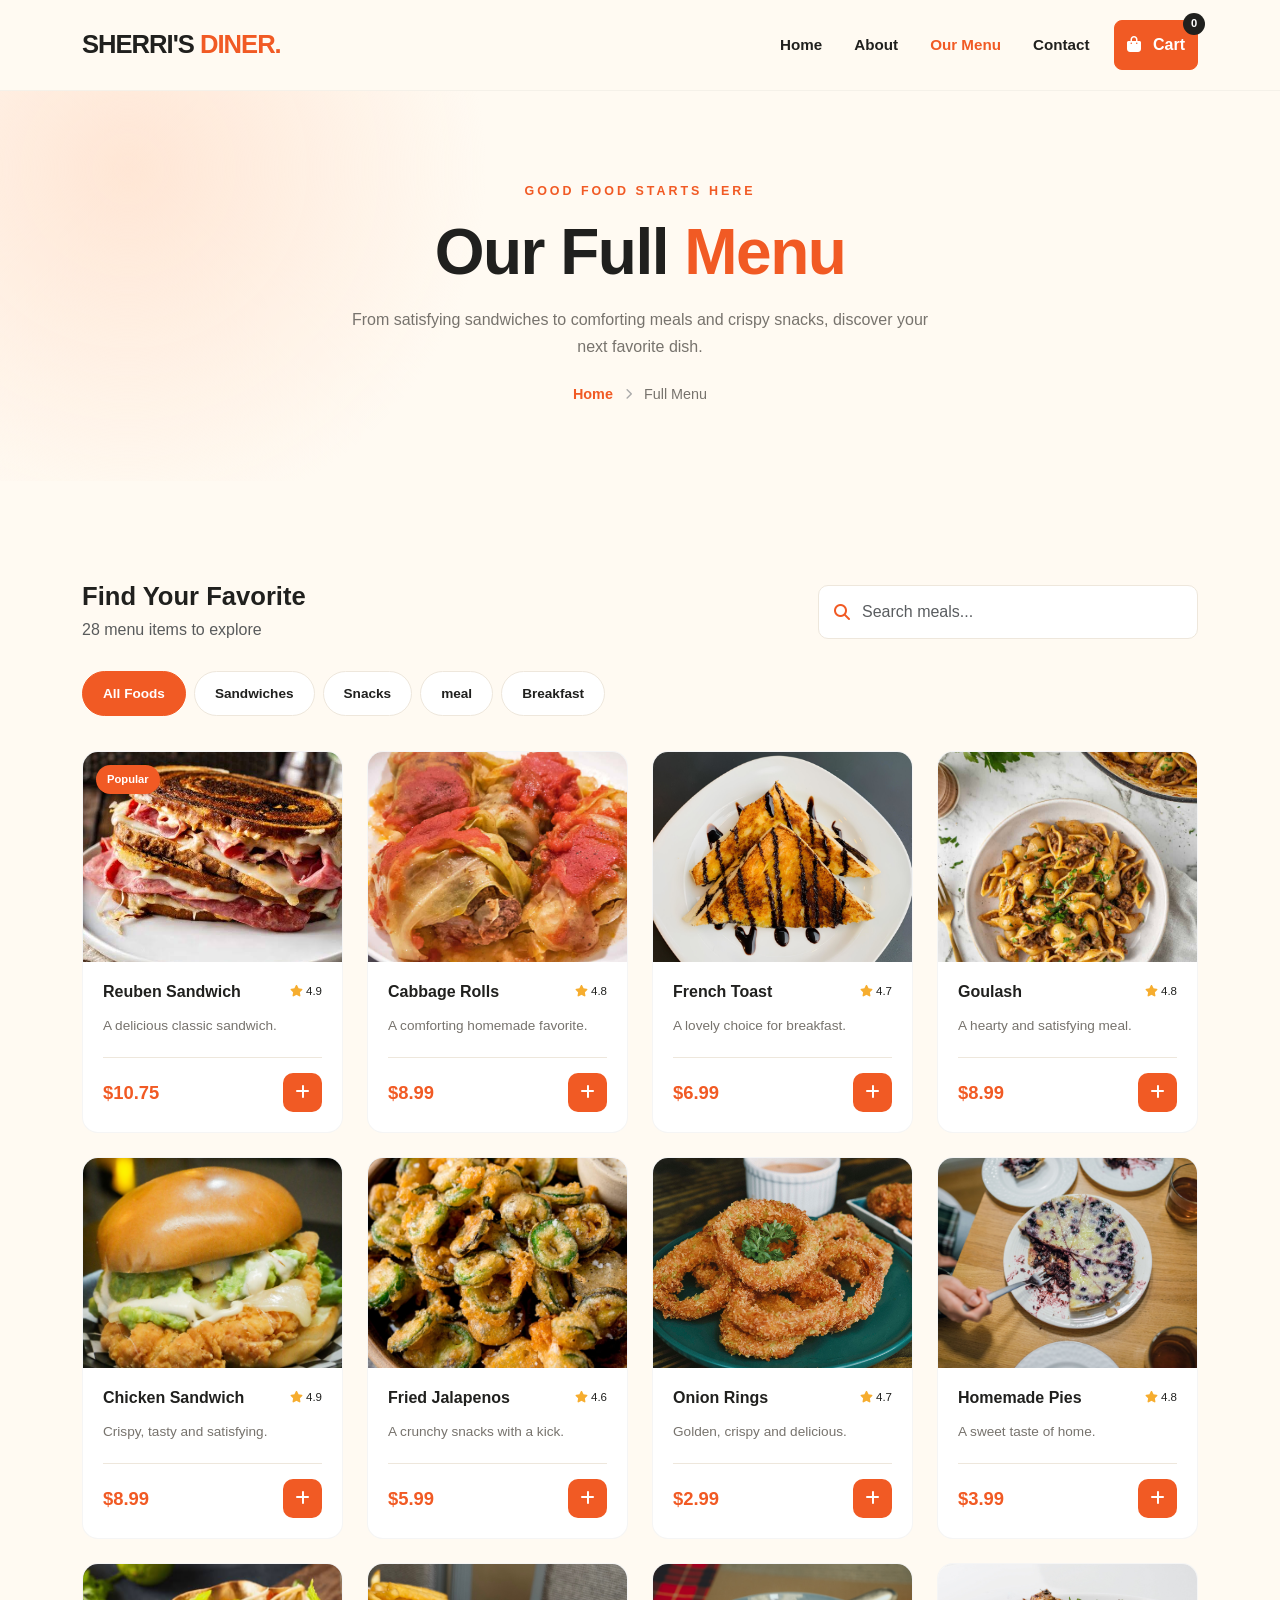
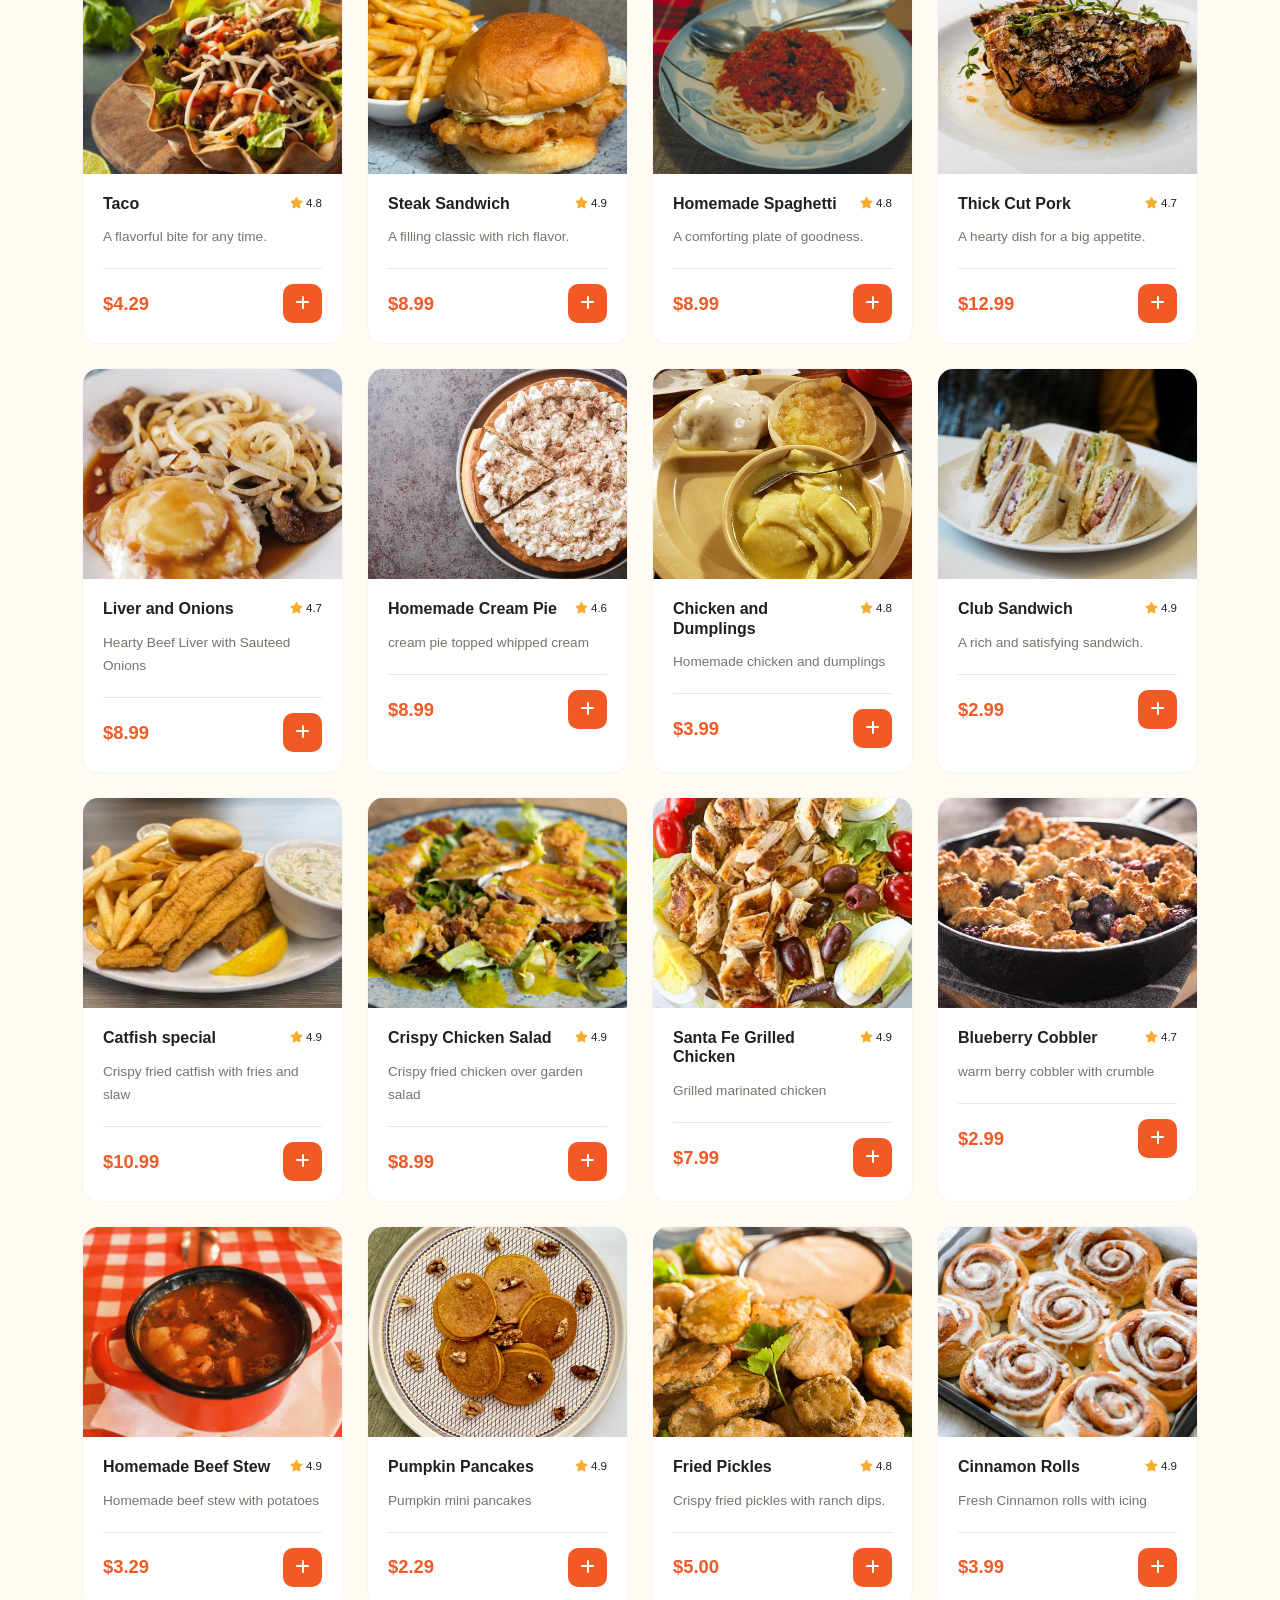
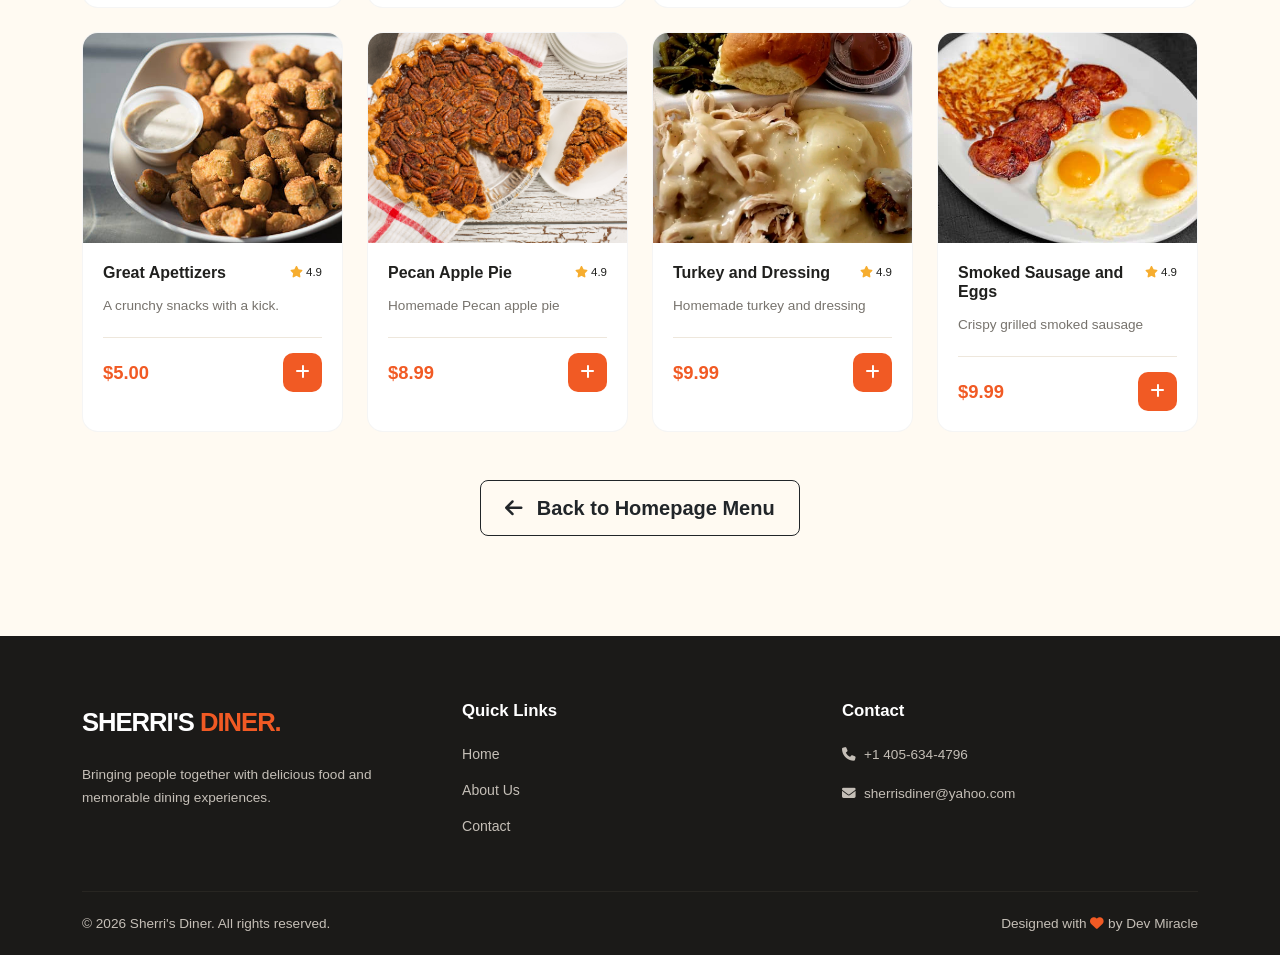
==== view.html @ 934645e8 "Sherris Diner initial commit" ====
<!DOCTYPE html>
<html lang="en">
<head>
    <meta charset="UTF-8">
    <meta name="viewport" content="width=device-width, initial-scale=1.0">

    <title>Full Menu | Sherri's Diner</title>
    <style>
        
/* =========================
   FULL MENU PAGE
========================= */

.full-menu-hero {
    padding: 85px 0 75px;
    background:
        radial-gradient(circle at 10% 20%, #ffe6d5 0, transparent 30%),
        var(--cream);
}

.full-menu-hero .section-title {
    font-size: clamp(2.5rem, 5vw, 4rem);
    margin-bottom: 15px;
}

.full-menu-hero p {
    max-width: 600px;
    margin: 0 auto 22px;
    color: var(--muted);
}

.menu-breadcrumb {
    display: flex;
    justify-content: center;
    align-items: center;
    gap: 12px;
    font-size: 0.9rem;
}

.menu-breadcrumb a {
    color: var(--orange);
    font-weight: 700;
}

.menu-breadcrumb i {
    font-size: 0.7rem;
    color: #aaa;
}

.menu-breadcrumb span {
    color: var(--muted);
}

.full-menu-toolbar {
    display: flex;
    justify-content: space-between;
    align-items: center;
    flex-wrap: wrap;
    gap: 20px;
    margin-bottom: 28px;
}

.full-menu-toolbar h2 {
    font-size: 1.6rem;
}

.full-menu-search {
    width: min(100%, 360px);
}

.full-menu-filters {
    margin-bottom: 35px;
}

.full-menu-filters .filter-btn {
    padding: 10px 20px;
}

@media (max-width: 575px) {
    .full-menu-hero {
        padding: 60px 0 50px;
    }

    .full-menu-toolbar {
        align-items: stretch;
    }

    .full-menu-search {
        width: 100%;
    }

    .full-menu-filters {
        justify-content: flex-start;
    }
}

    </style>

    <link rel="stylesheet" href="CSS/bootstrap.min.css">
    <link rel="stylesheet" href="CSS/style.css">

    <link rel="stylesheet"
          href="https://cdnjs.cloudflare.com/ajax/libs/font-awesome/6.7.2/css/all.min.css">
</head>

<body>

<!-- NAVBAR -->
<nav class="navbar navbar-expand-lg navbar-light sticky-top">
    <div class="container">
        <a class="navbar-brand logo" href="ai.html">
            SHERRI'S <span>DINER.</span>
        </a>

        <button class="navbar-toggler" type="button"
                data-bs-toggle="collapse" data-bs-target="#mainNav"
                aria-controls="mainNav" aria-expanded="false"
                aria-label="Toggle navigation">
            <span class="navbar-toggler-icon"></span>
        </button>

        <div class="collapse navbar-collapse" id="mainNav">
            <ul class="navbar-nav ms-auto align-items-lg-center gap-lg-3">
                <li class="nav-item">
                    <a class="nav-link" href="index.html#home">Home</a>
                </li>
                <li class="nav-item">
                    <a class="nav-link" href="index.html#about">About</a>
                </li>
                <li class="nav-item">
                    <a class="nav-link active" href="view.html">Our Menu</a>
                </li>
                <li class="nav-item">
                    <a class="nav-link" href="index.html#contact">Contact</a>
                </li>
                <li class="nav-item">
                    <button class="btn btn-orange position-relative" id="cartButton">
                        <i class="fa-solid fa-bag-shopping me-2"></i>
                        Cart
                        <span class="cart-count" id="cartCount">0</span>
                    </button>
                </li>
            </ul>
        </div>
    </div>
</nav>

<!-- MENU HERO -->
<header class="full-menu-hero">
    <div class="container text-center">
        <span class="section-tag">GOOD FOOD STARTS HERE</span>

        <h1 class="section-title">
            Our Full <span>Menu</span>
        </h1>

        <p>
            From satisfying sandwiches to comforting meals and crispy snacks,
            discover your next favorite dish.
        </p>

        <div class="menu-breadcrumb">
            <a href="index.html">Home</a>
            <i class="fa-solid fa-chevron-right"></i>
            <span>Full Menu</span>
        </div>
    </div>
</header>

<!-- FULL MENU -->
<section class="menu-section section-padding">
    <div class="container">

        <div class="full-menu-toolbar">
            <div>
                <h2 class="fw-bold mb-1">Find Your Favorite</h2>
                <p class="text-muted mb-0">
                    <span id="resultCount">16</span> menu items to explore
                </p>
            </div>

            <div class="search-box full-menu-search">
                <i class="fa-solid fa-magnifying-glass"></i>
                <input type="search" id="searchInput"
                       class="form-control"
                       placeholder="Search meals..."
                       aria-label="Search meals">
            </div>
        </div>

        <div class="menu-filters full-menu-filters">
            <button class="filter-btn active" data-filter="all">All Foods</button>
            <button class="filter-btn" data-filter="sandwich">Sandwiches</button>
            <button class="filter-btn" data-filter="snacks">Snacks</button>
            <button class="filter-btn" data-filter="meal">meal</button>
            <button class="filter-btn" data-filter="breakfast">Breakfast</button>
        </div>

        <div class="row g-4" id="menuGrid">

            <!-- 1 -->
            <div class="col-sm-6 col-lg-4 col-xl-3 menu-item"
                 data-category="sandwich" data-name="reuben sandwich">
                <div class="food-card">
                    <div class="food-image">
                        <img src="images/reuben sandwich.jpeg" alt="Reuben Sandwich" loading="lazy">
                        <span class="food-label">Popular</span>
                    </div>
                    <div class="food-info">
                        <div class="food-title-row">
                            <h5>Reuben Sandwich</h5>
                            <span class="food-rating"><i class="fa-solid fa-star"></i> 4.9</span>
                        </div>
                        <p>A delicious classic sandwich.</p>
                        <div class="food-bottom">
                            <strong>$10.75</strong>
                            <button class="add-cart" data-name="Reuben Sandwich" data-price="10.75" aria-label="Add Reuben Sandwich to cart"><i class="fa-solid fa-plus"></i></button>
                        </div>
                    </div>
                </div>
            </div>

            <!-- 2 -->
            <div class="col-sm-6 col-lg-4 col-xl-3 menu-item"
                 data-category="meal" data-name="cabbage rolls">
                <div class="food-card">
                    <div class="food-image">
                        <img src="images/cabbage rolls.jpg" alt="Cabbage Rolls" loading="lazy">
                    </div>
                    <div class="food-info">
                        <div class="food-title-row">
                            <h5>Cabbage Rolls</h5>
                            <span class="food-rating"><i class="fa-solid fa-star"></i> 4.8</span>
                        </div>
                        <p>A comforting homemade favorite.</p>
                        <div class="food-bottom">
                            <strong>$8.99</strong>
                            <button class="add-cart" data-name="Cabbage Rolls" data-price="8.99" aria-label="Add Cabbage Rolls to cart"><i class="fa-solid fa-plus"></i></button>
                        </div>
                    </div>
                </div>
            </div>

            <!-- 3 -->
            <div class="col-sm-6 col-lg-4 col-xl-3 menu-item"
                 data-category="breakfast" data-name="french toast">
                <div class="food-card">
                    <div class="food-image">
                        <img src="images/french toast.jpg" alt="French Toast" loading="lazy">
                    </div>
                    <div class="food-info">
                        <div class="food-title-row">
                            <h5>French Toast</h5>
                            <span class="food-rating"><i class="fa-solid fa-star"></i> 4.7</span>
                        </div>
                        <p>A lovely choice for breakfast.</p>
                        <div class="food-bottom">
                            <strong>$6.99</strong>
                            <button class="add-cart" data-name="French Toast" data-price="6.99" aria-label="Add French Toast to cart"><i class="fa-solid fa-plus"></i></button>
                        </div>
                    </div>
                </div>
            </div>

            <!-- 4 -->
            <div class="col-sm-6 col-lg-4 col-xl-3 menu-item"
                 data-category="meal" data-name="goulash">
                <div class="food-card">
                    <div class="food-image">
                        <img src="images/goulash.jpg" alt="Goulash" loading="lazy">
                    </div>
                    <div class="food-info">
                        <div class="food-title-row">
                            <h5>Goulash</h5>
                            <span class="food-rating"><i class="fa-solid fa-star"></i> 4.8</span>
                        </div>
                        <p>A hearty and satisfying meal.</p>
                        <div class="food-bottom">
                            <strong>$8.99</strong>
                            <button class="add-cart" data-name="Goulash" data-price="8.99" aria-label="Add Goulash to cart"><i class="fa-solid fa-plus"></i></button>
                        </div>
                    </div>
                </div>
            </div>

            <!-- 5 -->
            <div class="col-sm-6 col-lg-4 col-xl-3 menu-item"
                 data-category="sandwich" data-name="chicken sandwich">
                <div class="food-card">
                    <div class="food-image">
                        <img src="images/fried chicken sandwich.jpg" alt="Chicken Sandwich" loading="lazy">
                    </div>
                    <div class="food-info">
                        <div class="food-title-row">
                            <h5>Chicken Sandwich</h5>
                            <span class="food-rating"><i class="fa-solid fa-star"></i> 4.9</span>
                        </div>
                        <p>Crispy, tasty and satisfying.</p>
                        <div class="food-bottom">
                            <strong>$8.99</strong>
                            <button class="add-cart" data-name="Chicken Sandwich" data-price="8.99" aria-label="Add Chicken Sandwich to cart"><i class="fa-solid fa-plus"></i></button>
                        </div>
                    </div>
                </div>
            </div>

            <!-- 6 -->
            <div class="col-sm-6 col-lg-4 col-xl-3 menu-item"
                 data-category="snacks" data-name="fried jalapenos">
                <div class="food-card">
                    <div class="food-image">
                        <img src="images/Fried-Jalapenos-tall-FS.jpg" alt="Fried Jalapenos" loading="lazy">
                    </div>
                    <div class="food-info">
                        <div class="food-title-row">
                            <h5>Fried Jalapenos</h5>
                            <span class="food-rating"><i class="fa-solid fa-star"></i> 4.6</span>
                        </div>
                        <p>A crunchy snacks with a kick.</p>
                        <div class="food-bottom">
                            <strong>$5.99</strong>
                            <button class="add-cart" data-name="Fried Jalapenos" data-price="5.99" aria-label="Add Fried Jalapenos to cart"><i class="fa-solid fa-plus"></i></button>
                        </div>
                    </div>
                </div>
            </div>

            <!-- 7 -->
            <div class="col-sm-6 col-lg-4 col-xl-3 menu-item"
                 data-category="snacks" data-name="onion rings">
                <div class="food-card">
                    <div class="food-image">
                        <img src="images/onion.jpg" alt="Onion Rings" loading="lazy">
                    </div>
                    <div class="food-info">
                        <div class="food-title-row">
                            <h5>Onion Rings</h5>
                            <span class="food-rating"><i class="fa-solid fa-star"></i> 4.7</span>
                        </div>
                        <p>Golden, crispy and delicious.</p>
                        <div class="food-bottom">
                            <strong>$2.99</strong>
                            <button class="add-cart" data-name="Onion Rings" data-price="2.99" aria-label="Add Onion Rings to cart"><i class="fa-solid fa-plus"></i></button>
                        </div>
                    </div>
                </div>
            </div>

            <!-- 8 -->
            <div class="col-sm-6 col-lg-4 col-xl-3 menu-item"
                 data-category="snacks" data-name="homemade pies">
                <div class="food-card">
                    <div class="food-image">
                        <img src="images/pie.jpg" alt="Homemade Pies" loading="lazy">
                    </div>
                    <div class="food-info">
                        <div class="food-title-row">
                            <h5>Homemade Pies</h5>
                            <span class="food-rating"><i class="fa-solid fa-star"></i> 4.8</span>
                        </div>
                        <p>A sweet taste of home.</p>
                        <div class="food-bottom">
                            <strong>$3.99</strong>
                            <button class="add-cart" data-name="Homemade Pies" data-price="3.99" aria-label="Add Homemade Pies to cart"><i class="fa-solid fa-plus"></i></button>
                        </div>
                    </div>
                </div>
            </div>

            <!-- 9 -->
            <div class="col-sm-6 col-lg-4 col-xl-3 menu-item"
                 data-category="meal" data-name="taco">
                <div class="food-card">
                    <div class="food-image">
                        <img src="images/taco.jpeg" alt="Taco" loading="lazy">
                    </div>
                    <div class="food-info">
                        <div class="food-title-row">
                            <h5>Taco</h5>
                            <span class="food-rating"><i class="fa-solid fa-star"></i> 4.8</span>
                        </div>
                        <p>A flavorful bite for any time.</p>
                        <div class="food-bottom">
                            <strong>$4.29</strong>
                            <button class="add-cart" data-name="Taco" data-price="4.29" aria-label="Add Taco to cart"><i class="fa-solid fa-plus"></i></button>
                        </div>
                    </div>
                </div>
            </div>

            <!-- 10 -->
            <div class="col-sm-6 col-lg-4 col-xl-3 menu-item"
                 data-category="sandwich" data-name="steak sandwich">
                <div class="food-card">
                    <div class="food-image">
                        <img src="images/steak sandwich.jpg" alt="Steak Sandwich" loading="lazy">
                    </div>
                    <div class="food-info">
                        <div class="food-title-row">
                            <h5>Steak Sandwich</h5>
                            <span class="food-rating"><i class="fa-solid fa-star"></i> 4.9</span>
                        </div>
                        <p>A filling classic with rich flavor.</p>
                        <div class="food-bottom">
                            <strong>$8.99</strong>
                            <button class="add-cart" data-name="Steak Sandwich" data-price="8.99" aria-label="Add Steak Sandwich to cart"><i class="fa-solid fa-plus"></i></button>
                        </div>
                    </div>
                </div>
            </div>

            <!-- 11 -->
            <div class="col-sm-6 col-lg-4 col-xl-3 menu-item"
                 data-category="meal" data-name="homemade spaghetti">
                <div class="food-card">
                    <div class="food-image">
                        <img src="images/spaghetti.jpg" alt="Homemade Spaghetti" loading="lazy">
                    </div>
                    <div class="food-info">
                        <div class="food-title-row">
                            <h5>Homemade Spaghetti</h5>
                            <span class="food-rating"><i class="fa-solid fa-star"></i> 4.8</span>
                        </div>
                        <p>A comforting plate of goodness.</p>
                        <div class="food-bottom">
                            <strong>$8.99</strong>
                            <button class="add-cart" data-name="Homemade Spaghetti" data-price="8.99" aria-label="Add Homemade Spaghetti to cart"><i class="fa-solid fa-plus"></i></button>
                        </div>
                    </div>
                </div>
            </div>

            <!-- 12 -->
            <div class="col-sm-6 col-lg-4 col-xl-3 menu-item"
                 data-category="meal" data-name="thick cut pork">
                <div class="food-card">
                    <div class="food-image">
                        <img src="images/pork.jpg" alt="Thick Cut Pork" loading="lazy">
                    </div>
                    <div class="food-info">
                        <div class="food-title-row">
                            <h5>Thick Cut Pork</h5>
                            <span class="food-rating"><i class="fa-solid fa-star"></i> 4.7</span>
                        </div>
                        <p>A hearty dish for a big appetite.</p>
                        <div class="food-bottom">
                            <strong>$12.99</strong>
                            <button class="add-cart" data-name="Thick Cut Pork" data-price="12.99" aria-label="Add Thick Cut Pork to cart"><i class="fa-solid fa-plus"></i></button>
                        </div>
                    </div>
                </div>
            </div>

            <!-- 13: additional dish using an existing image -->
            <div class="col-sm-6 col-lg-4 col-xl-3 menu-item"
                 data-category="breakfast" data-name="Liver and Onions">
                <div class="food-card">
                    <div class="food-image">
                        <img src="images/liver and onions.webp" alt="Liver and Onions" loading="lazy">
                    </div>
                    <div class="food-info">
                        <div class="food-title-row">
                            <h5>Liver and Onions</h5>
                            <span class="food-rating"><i class="fa-solid fa-star"></i> 4.7</span>
                        </div>
                        <p>Hearty Beef Liver with Sauteed Onions</p>
                        <div class="food-bottom">
                            <strong>$8.99</strong>
                            <button class="add-cart" data-name="Liver and Onions" data-price="8.99" aria-label="Add Liver and Onions to cart"><i class="fa-solid fa-plus"></i></button>
                        </div>
                    </div>
                </div>
            </div>

            <!-- 14 -->
            <div class="col-sm-6 col-lg-4 col-xl-3 menu-item"
                 data-category="snacks" data-name="Homemade Cream Pie">
                <div class="food-card">
                    <div class="food-image">
                        <img src="images/cream pie.jpg" alt="Homemade Cream Pie" loading="lazy">
                    </div>
                    <div class="food-info">
                        <div class="food-title-row">
                            <h5>Homemade Cream Pie</h5>
                            <span class="food-rating"><i class="fa-solid fa-star"></i> 4.6</span>
                        </div>
                        <p>cream pie topped whipped cream</p>
                        <div class="food-bottom">
                            <strong>$8.99</strong>
                            <button class="add-cart" data-name="Homemade Cream Pie" data-price="8.99" aria-label="Add Homemade Cream Pie to cart"><i class="fa-solid fa-plus"></i></button>
                        </div>
                    </div>
                </div>
            </div>

            <!-- 15 -->
            <div class="col-sm-6 col-lg-4 col-xl-3 menu-item"
                 data-category="meal" data-name="Chicken and Dumplings">
                <div class="food-card">
                    <div class="food-image">
                        <img src="images/chicken-dumplings.jpg" alt="Chicken and Dumplings" loading="lazy">
                    </div>
                    <div class="food-info">
                        <div class="food-title-row">
                            <h5>Chicken and Dumplings</h5>
                            <span class="food-rating"><i class="fa-solid fa-star"></i> 4.8</span>
                        </div>
                        <p>Homemade chicken and dumplings</p>
                        <div class="food-bottom">
                            <strong>$3.99</strong>
                            <button class="add-cart" data-name="Chicken and Dumplings" data-price="3.99" aria-label="Add Chicken and Dumplings to cart"><i class="fa-solid fa-plus"></i></button>
                        </div>
                    </div>
                </div>
            </div>

            <!-- 16 -->
            <div class="col-sm-6 col-lg-4 col-xl-3 menu-item"
                 data-category="sandwich" data-name="Club Sandwich">
                <div class="food-card">
                    <div class="food-image">
                        <img src="images/club sandwich.jpg" alt="Club Sandwich" loading="lazy">
                    </div>
                    <div class="food-info">
                        <div class="food-title-row">
                            <h5>Club Sandwich</h5>
                            <span class="food-rating"><i class="fa-solid fa-star"></i> 4.9</span>
                        </div>
                        <p>A rich and satisfying sandwich.</p>
                        <div class="food-bottom">
                            <strong>$2.99</strong>
                            <button class="add-cart" data-name="Classic Steak Melt" data-price="2.99" aria-label="Add Club Sandwich to cart"><i class="fa-solid fa-plus"></i></button>
                        </div>
                    </div>
                </div>
            </div>

            <!-- 17 -->
             <div class="col-sm-6 col-lg-4 col-xl-3 menu-item"
                 data-category="meal" data-name="Catfish special">
                <div class="food-card">
                    <div class="food-image">
                        <img src="images/catfish special.jpg" alt="Catfish special" loading="lazy">
                    </div>
                    <div class="food-info">
                        <div class="food-title-row">
                            <h5>Catfish special</h5>
                            <span class="food-rating"><i class="fa-solid fa-star"></i> 4.9</span>
                        </div>
                        <p>Crispy fried catfish with fries and slaw</p>
                        <div class="food-bottom">
                            <strong>$10.99</strong>
                            <button class="add-cart" data-name="Catfish special" data-price="10.99" aria-label="Add Catfish special to cart"><i class="fa-solid fa-plus"></i></button>
                        </div>
                    </div>
                </div>
            </div>

            <!-- 18 -->
             <div class="col-sm-6 col-lg-4 col-xl-3 menu-item"
                 data-category="meal" data-name="Crispy Chicken Salad">
                <div class="food-card">
                    <div class="food-image">
                        <img src="images/crispy  chicken salad.jpg" alt="Crispy Chicken Salad" loading="lazy">
                    </div>
                    <div class="food-info">
                        <div class="food-title-row">
                            <h5>Crispy Chicken Salad</h5>
                            <span class="food-rating"><i class="fa-solid fa-star"></i> 4.9</span>
                        </div>
                        <p>Crispy fried chicken over garden salad</p>
                        <div class="food-bottom">
                            <strong>$8.99</strong>
                            <button class="add-cart" data-name="Crispy Chicken Salad" data-price="8.99" aria-label="Add Crispy Chicken Salad to cart"><i class="fa-solid fa-plus"></i></button>
                        </div>
                    </div>
                </div>
            </div>

            <!-- 19 -->
             <div class="col-sm-6 col-lg-4 col-xl-3 menu-item"
                 data-category="meal" data-name="Santa Fe Grilled Chicken">
                <div class="food-card">
                    <div class="food-image">
                        <img src="images/santa fe chicken.jpg" alt="Santa Fe Grilled Chicken" loading="lazy">
                    </div>
                    <div class="food-info">
                        <div class="food-title-row">
                            <h5>Santa Fe Grilled Chicken</h5>
                            <span class="food-rating"><i class="fa-solid fa-star"></i> 4.9</span>
                        </div>
                        <p>Grilled marinated chicken</p>
                        <div class="food-bottom">
                            <strong>$7.99</strong>
                            <button class="add-cart" data-name="Santa Fe Grilled Chicken" data-price="7.99" aria-label="Add Santa Fe Grilled Chicken to cart"><i class="fa-solid fa-plus"></i></button>
                        </div>
                    </div>
                </div>
            </div>

            <!-- 20 -->
              <div class="col-sm-6 col-lg-4 col-xl-3 menu-item"
                 data-category="snacks" data-name="Blueberry Cobbler">
                <div class="food-card">
                    <div class="food-image">
                        <img src="images/blueberry cobbler.jpg" alt="Blueberry Cobbler" loading="lazy">
                    </div>
                    <div class="food-info">
                        <div class="food-title-row">
                            <h5>Blueberry Cobbler</h5>
                            <span class="food-rating"><i class="fa-solid fa-star"></i> 4.7</span>
                        </div>
                        <p>warm berry cobbler with crumble</p>
                        <div class="food-bottom">
                            <strong>$2.99</strong>
                            <button class="add-cart" data-name="Blueberry Cobbler" data-price="2.99" aria-label="Add Blueberry Cobbler to cart"><i class="fa-solid fa-plus"></i></button>
                        </div>
                    </div>
                </div>
            </div>

            <!-- 21 -->
              <div class="col-sm-6 col-lg-4 col-xl-3 menu-item"
                 data-category="meal" data-name="Homemade Beef Stew">
                <div class="food-card">
                    <div class="food-image">
                        <img src="images/beef stew.jpg" alt="Homemade Beef Stew" loading="lazy">
                    </div>
                    <div class="food-info">
                        <div class="food-title-row">
                            <h5>Homemade Beef Stew</h5>
                            <span class="food-rating"><i class="fa-solid fa-star"></i> 4.9</span>
                        </div>
                        <p>Homemade beef stew with potatoes</p>
                        <div class="food-bottom">
                            <strong>$3.29</strong>
                            <button class="add-cart" data-name="Homemade Beef Stew" data-price="3.29" aria-label="Add Homemade Beef Stew to cart"><i class="fa-solid fa-plus"></i></button>
                        </div>
                    </div>
                </div>
            </div>

            <!-- 22 -->
              <div class="col-sm-6 col-lg-4 col-xl-3 menu-item"
                 data-category="snacks" data-name="Pumpkin mini pancakes">
                <div class="food-card">
                    <div class="food-image">
                        <img src="images/pumpkin pancake.jpg" alt="Pumpkin mini pancakes" loading="lazy">
                    </div>
                    <div class="food-info">
                        <div class="food-title-row">
                            <h5>Pumpkin Pancakes</h5>
                            <span class="food-rating"><i class="fa-solid fa-star"></i> 4.9</span>
                        </div>
                        <p>Pumpkin mini pancakes</p>
                        <div class="food-bottom">
                            <strong>$2.29</strong>
                            <button class="add-cart" data-name="Pumpkin mini pancakes" data-price="2.29" aria-label="Add Pumpkin mini pancakes to cart"><i class="fa-solid fa-plus"></i></button>
                        </div>
                    </div>
                </div>
            </div>

            <!-- 23 -->
              <div class="col-sm-6 col-lg-4 col-xl-3 menu-item"
                 data-category="snacks" data-name="Fried Pickles">
                <div class="food-card">
                    <div class="food-image">
                        <img src="images/fried pickles.jpg" alt="Fried Pickles" loading="lazy">
                    </div>
                    <div class="food-info">
                        <div class="food-title-row">
                            <h5>Fried Pickles</h5>
                            <span class="food-rating"><i class="fa-solid fa-star"></i> 4.8</span>
                        </div>
                        <p>Crispy fried pickles with ranch dips.</p>
                        <div class="food-bottom">
                            <strong>$5.00</strong>
                            <button class="add-cart" data-name="Fried Pickles" data-price="5" aria-label="Add Fried Pickles to cart"><i class="fa-solid fa-plus"></i></button>
                        </div>
                    </div>
                </div>
            </div>

            <!-- 24 -->
              <div class="col-sm-6 col-lg-4 col-xl-3 menu-item"
                 data-category="snacks" data-name="Cinnamon Rolls">
                <div class="food-card">
                    <div class="food-image">
                        <img src="images/cinnamon rolls.jpg" alt="Cinnamon Rolls" loading="lazy">
                    </div>
                    <div class="food-info">
                        <div class="food-title-row">
                            <h5>Cinnamon Rolls</h5>
                            <span class="food-rating"><i class="fa-solid fa-star"></i> 4.9</span>
                        </div>
                        <p>Fresh Cinnamon rolls with icing</p>
                        <div class="food-bottom">
                            <strong>$3.99</strong>
                            <button class="add-cart" data-name="Cinnamon Rolls" data-price="3.99" aria-label="Add Cinnamon Rolls to cart"><i class="fa-solid fa-plus"></i></button>
                        </div>
                    </div>
                </div>
            </div>

            <!-- 25 -->
              <div class="col-sm-6 col-lg-4 col-xl-3 menu-item"
                 data-category="breakfast" data-name="Great Apettizers">
                <div class="food-card">
                    <div class="food-image">
                        <img src="images/great appetizers.jpg" alt="Great Apettizers" loading="lazy">
                    </div>
                    <div class="food-info">
                        <div class="food-title-row">
                            <h5>Great Apettizers</h5>
                            <span class="food-rating"><i class="fa-solid fa-star"></i> 4.9</span>
                        </div>
                        <p>A crunchy snacks with a kick.</p>
                        <div class="food-bottom">
                            <strong>$5.00</strong>
                            <button class="add-cart" data-name="Great Apettizers" data-price="5" aria-label="Add Great Apettizers to cart"><i class="fa-solid fa-plus"></i></button>
                        </div>
                    </div>
                </div>
            </div>

            <!-- 26 -->
              <div class="col-sm-6 col-lg-4 col-xl-3 menu-item"
                 data-category="snacks" data-name="Homemade Pecan apple pie">
                <div class="food-card">
                    <div class="food-image">
                        <img src="images/apple pie.jpg" alt="Homemade Pecan apple pie" loading="lazy">
                    </div>
                    <div class="food-info">
                        <div class="food-title-row">
                            <h5>Pecan Apple Pie</h5>
                            <span class="food-rating"><i class="fa-solid fa-star"></i> 4.9</span>
                        </div>
                        <p>Homemade Pecan apple pie</p>
                        <div class="food-bottom">
                            <strong>$8.99</strong>
                            <button class="add-cart" data-name="Homemade Pecan apple pie" data-price="8.99" aria-label="Add Homemade Pecan apple pie to cart"><i class="fa-solid fa-plus"></i></button>
                        </div>
                    </div>
                </div>
            </div>

            <!-- 27 -->
              <div class="col-sm-6 col-lg-4 col-xl-3 menu-item"
                 data-category="meal" data-name="Homemade turkey and dressing">
                <div class="food-card">
                    <div class="food-image">
                        <img src="images/turkey and dressing.jpg" alt="Homemade turkey and dressing" loading="lazy">
                    </div>
                    <div class="food-info">
                        <div class="food-title-row">
                            <h5>Turkey and Dressing</h5>
                            <span class="food-rating"><i class="fa-solid fa-star"></i> 4.9</span>
                        </div>
                        <p>Homemade turkey and dressing</p>
                        <div class="food-bottom">
                            <strong>$9.99</strong>
                            <button class="add-cart" data-name="Homemade turkey and dressing" data-price="9.99" aria-label="Add Homemade turkey and dressing to cart"><i class="fa-solid fa-plus"></i></button>
                        </div>
                    </div>
                </div>
            </div>

            <!-- 28 -->
              <div class="col-sm-6 col-lg-4 col-xl-3 menu-item"
                 data-category="breakfast" data-name="Smoked Sausage and Eggs">
                <div class="food-card">
                    <div class="food-image">
                        <img src="images/sausage and egg.jpg" alt="Smoked Sausage and Eggs" loading="lazy">
                    </div>
                    <div class="food-info">
                        <div class="food-title-row">
                            <h5>Smoked Sausage and Eggs</h5>
                            <span class="food-rating"><i class="fa-solid fa-star"></i> 4.9</span>
                        </div>
                        <p>Crispy grilled smoked sausage</p>
                        <div class="food-bottom">
                            <strong>$9.99</strong>
                            <button class="add-cart" data-name="Smoked Sausage and Eggs" data-price="9.99" aria-label="Add Smoked Sausage and Eggs to cart"><i class="fa-solid fa-plus"></i></button>
                        </div>
                    </div>
                </div>
            </div>

        </div>

        <p id="noResults" class="text-center mt-5 d-none">
            No meals found. Try another search or category.
        </p>

        <div class="text-center mt-5">
            <a href="index.html#menu" class="btn btn-outline-dark btn-lg">
                <i class="fa-solid fa-arrow-left me-2"></i>
                Back to Homepage Menu
            </a>
        </div>
    </div>
</section>

<!-- CART MODAL -->
<div class="modal fade" id="cartModal" tabindex="-1"
     aria-labelledby="cartModalLabel" aria-hidden="true">
    <div class="modal-dialog modal-dialog-centered">
        <div class="modal-content">
            <div class="modal-header">
                <h5 class="modal-title" id="cartModalLabel">
                    <i class="fa-solid fa-bag-shopping me-2"></i>Your Cart
                </h5>
                <button type="button" class="btn-close"
                        data-bs-dismiss="modal" aria-label="Close"></button>
            </div>

            <div class="modal-body">
                <div id="cartItems"></div>
                <hr>
                <div class="d-flex justify-content-between">
                    <strong>Total</strong>
                    <strong id="cartTotal">$0.00</strong>
                </div>
                <small class="text-muted d-block mt-2">
                    Demo cart only. No payment is processed.
                </small>
            </div>

            <div class="modal-footer">
                <button class="btn btn-outline-secondary"
                        data-bs-dismiss="modal">Continue Shopping</button>
                <button class="btn btn-orange" id="checkoutButton">
                    Place Order
                </button>
            </div>
        </div>
    </div>
</div>

<!-- FOOTER -->
<footer class="site-footer">
    <div class="container">
        <div class="row g-4">
            <div class="col-md-6 col-lg-4">
                <a href="index.html" class="navbar-brand logo footer-logo">
                    SHERRI'S <span>DINER.</span>
                </a>
                <p class="footer-description">
                    Bringing people together with delicious food
                    and memorable dining experiences.
                </p>
            </div>

            <div class="col-6 col-lg-4">
                <h5>Quick Links</h5>
                <a href="index.html#home">Home</a>
                <a href="index.html#about">About Us</a>
                <a href="index.html#contact">Contact</a>
            </div>

            <div class="col-6 col-lg-4">
                <h5>Contact</h5>
                <p><i class="fa-solid fa-phone me-2"></i>+1 405-634-4796</p>
                <p><i class="fa-solid fa-envelope me-2"></i>sherrisdiner@yahoo.com</p>
            </div>
        </div>

        <hr class="footer-divider">

        <div class="footer-bottom">
            <p>© <span id="year"></span> Sherri's Diner. All rights reserved.</p>
            <p>Designed with <i class="fa-solid fa-heart"></i> by Dev Miracle</p>
        </div>
    </div>
</footer>

<script src="Js/bootstrap.bundle.min.js"></script>
<script>
    
document.addEventListener("DOMContentLoaded", () => {
    // Footer year
    document.getElementById("year").textContent =
        new Date().getFullYear();

    // Menu search and category filters
    const searchInput = document.getElementById("searchInput");
    const menuItems = [...document.querySelectorAll(".menu-item")];
    const filterButtons = [...document.querySelectorAll(".filter-btn")];
    const noResults = document.getElementById("noResults");
    const resultCount = document.getElementById("resultCount");

    let activeCategory = "all";

    function filterMenu() {
        const query = searchInput.value.trim().toLowerCase();
        let visibleCount = 0;

        menuItems.forEach(item => {
            const name = item.dataset.name.toLowerCase();
            const category = item.dataset.category;

            const matchesSearch = name.includes(query);
            const matchesCategory =
                activeCategory === "all" ||
                category === activeCategory;

            const visible = matchesSearch && matchesCategory;

            item.classList.toggle("d-none", !visible);

            if (visible) visibleCount++;
        });

        resultCount.textContent = visibleCount;
        noResults.classList.toggle("d-none", visibleCount !== 0);
    }

    searchInput.addEventListener("input", filterMenu);

    filterButtons.forEach(button => {
        button.addEventListener("click", () => {
            filterButtons.forEach(btn =>
                btn.classList.remove("active")
            );

            button.classList.add("active");
            activeCategory = button.dataset.filter;

            filterMenu();
        });
    });

    // Shopping cart
    const cart = new Map();

    const cartCount = document.getElementById("cartCount");
    const cartButton = document.getElementById("cartButton");
    const cartItems = document.getElementById("cartItems");
    const cartTotal = document.getElementById("cartTotal");

    const modal = bootstrap.Modal.getOrCreateInstance(
        document.getElementById("cartModal")
    );

    function updateCart() {
        let quantityTotal = 0;
        let priceTotal = 0;

        cartItems.replaceChildren();

        if (cart.size === 0) {
            const message = document.createElement("p");
            message.className = "text-center text-muted py-3";
            message.textContent = "Your cart is empty.";
            cartItems.appendChild(message);
        }

        cart.forEach((item, name) => {
            quantityTotal += item.quantity;
            priceTotal += item.price * item.quantity;

            const row = document.createElement("div");
            row.className = "cart-row";

            const details = document.createElement("div");
            const title = document.createElement("strong");
            const price = document.createElement("small");

            title.textContent = name;
            price.textContent =
                `$${(item.price * item.quantity).toFixed(2)}`;

            details.append(title, price);

            const controls = document.createElement("div");
            controls.className = "cart-quantity";

            const minus = document.createElement("button");
            minus.type = "button";
            minus.textContent = "−";
            minus.setAttribute("aria-label", `Remove one ${name}`);

            const number = document.createElement("span");
            number.textContent = item.quantity;

            const plus = document.createElement("button");
            plus.type = "button";
            plus.textContent = "+";
            plus.setAttribute("aria-label", `Add one ${name}`);

            minus.addEventListener("click", () => {
                changeQuantity(name, -1);
            });

            plus.addEventListener("click", () => {
                changeQuantity(name, 1);
            });

            controls.append(minus, number, plus);
            row.append(details, controls);
            cartItems.appendChild(row);
        });

        cartCount.textContent = quantityTotal;
        cartTotal.textContent = `$${priceTotal.toFixed(2)}`;
    }

    function changeQuantity(name, amount) {
        const item = cart.get(name);

        if (!item) return;

        item.quantity += amount;

        if (item.quantity <= 0) {
            cart.delete(name);
        }

        updateCart();
    }

    document.querySelectorAll(".add-cart").forEach(button => {
        button.addEventListener("click", () => {
            const name = button.dataset.name;
            const price = Number(button.dataset.price);

            if (!name || !Number.isFinite(price) || price < 0) {
                return;
            }

            if (cart.has(name)) {
                cart.get(name).quantity++;
            } else {
                cart.set(name, { price, quantity: 1 });
            }

            updateCart();

            const originalHTML = button.innerHTML;
            button.innerHTML = '<i class="fa-solid fa-check"></i>';

            setTimeout(() => {
                button.innerHTML = originalHTML;
            }, 700);
        });
    });

    cartButton.addEventListener("click", () => {
        updateCart();
        modal.show();
    });

    document.getElementById("checkoutButton")
        .addEventListener("click", () => {
            if (cart.size === 0) {
                alert("Please add a meal to your cart first.");
                return;
            }

            alert(
                "This is a demo checkout. Connect a backend to " +
                "process real orders and payments."
            );
        });

    updateCart();
    filterMenu();
});

</script>

</body>
</html>
---- CSS/style.css ----
/* =========================
   GLOBAL STYLES
========================= */

:root {
    --orange: #f15a24;
    --orange-dark: #d94716;
    --cream: #fffaf2;
    --dark: #20201e;
    --muted: #77736d;
    --white: #ffffff;
    --border: #eee7dc;
    --shadow: 0 12px 35px rgba(32, 32, 30, 0.07);
}

* {
    box-sizing: border-box;
}

html {
    scroll-behavior: smooth;
    scroll-padding-top: 85px;
}

body {
    margin: 0;
    background: var(--white);
    color: var(--dark);
    font-family: Arial, Helvetica, sans-serif;
    line-height: 1.7;
    overflow-x: hidden;
}
h1, h2, h3, h4, h5, h6, p, span{
     font-family: Arial, Helvetica, sans-serif;
}

img {
    max-width: 100%;
}

a {
    text-decoration: none;
}

button,
input,
textarea {
    font: inherit;
}

::selection {
    background: var(--orange);
    color: var(--white);
}

.section-padding {
    padding: 100px 0;
}

.section-tag {
    display: inline-block;
    color: var(--orange);
    font-size: 0.78rem;
    font-weight: 800;
    letter-spacing: 3px;
    margin-bottom: 12px;
}

.section-title {
    font-size: clamp(2rem, 4vw, 3.2rem);
    font-weight: 800;
    line-height: 1.2;
    margin-bottom: 18px;
    letter-spacing: -1.5px;
}

.section-title span {
    color: var(--orange);
}

.section-heading {
    margin-bottom: 45px;
}

.section-heading p {
    color: var(--muted);
    margin: 0;
}

/* =========================
   BUTTONS
========================= */

.btn-orange {
    background: var(--orange);
    color: var(--white);
    border: 1px solid var(--orange);
    border-radius: 8px;
    padding: 12px 12px;
    font-weight: 700;
    transition: 0.3s ease;
}

.btn-orange:hover,
.btn-orange:focus {
    background: var(--orange-dark);
    border-color: var(--orange-dark);
    color: var(--white);
    transform: translateY(-2px);
    box-shadow: 0 8px 20px rgba(241, 90, 36, 0.2);
}

.btn-outline-dark {
    border-radius: 8px;
    padding: 12px 24px;
    font-weight: 700;
}

/* =========================
   NAVBAR
========================= */

.navbar {
    background: rgba(255, 250, 242, 0.96);
    backdrop-filter: blur(14px);
    padding: 18px 0;
    border-bottom: 1px solid rgba(0, 0, 0, 0.04);
}

.navbar-brand.logo {
    color: var(--dark);
    font-size: 1.6rem;
    font-weight: 900;
    letter-spacing: -1px;
}

.logo span {
    color: var(--orange);
}

.navbar .nav-link {
    color: var(--dark);
    font-size: 0.95rem;
    font-weight: 600;
    transition: color 0.25s ease;
}

.navbar .nav-link:hover,
.navbar .nav-link.active {
    color: var(--orange);
}

.navbar-toggler {
    border-color: var(--border);
    box-shadow: none !important;
}

.cart-count {
    position: absolute;
    top: -8px;
    right: -8px;
    min-width: 22px;
    height: 22px;
    padding: 0 5px;
    border-radius: 50px;
    background: var(--dark);
    color: var(--white);
    font-size: 0.7rem;
    display: grid;
    place-items: center;
}

/* =========================
   HERO SECTION
========================= */

.hero {
    background: var(--cream);
    padding: 80px 0 100px;
    overflow: hidden;
}

.hero-content {
    position: relative;
    z-index: 2;
}

.eyebrow {
    display: inline-block;
    background: #ffeadf;
    color: var(--orange-dark);
    padding: 9px 15px;
    border-radius: 50px;
    font-size: 0.75rem;
    font-weight: 800;
    letter-spacing: 1px;
    margin-bottom: 25px;
}

.hero h1 {
    font-size: clamp(3rem, 6vw, 5.5rem);
    line-height: 1.05;
    letter-spacing: -4px;
    font-weight: 900;
    margin-bottom: 25px;
}

.hero h1 span {
    color: var(--orange);
}

.hero-content > p {
    max-width: 500px;
    color: var(--muted);
    font-size: 1.05rem;
    margin-bottom: 30px;
}

.hero-stats {
    display: flex;
    flex-wrap: wrap;
    gap: 35px;
    margin-top: 50px;
}

.hero-stats h3 {
    color: var(--orange);
    font-size: 1.6rem;
    font-weight: 900;
    margin-bottom: 0;
}

.hero-stats span {
    color: var(--muted);
    font-size: 0.8rem;
}

.hero-image-wrap {
    position: relative;
    display: flex;
    align-items: center;
    justify-content: center;
    min-height: 440px;
}

.hero-circle {
    position: absolute;
    width: min(440px, 90%);
    aspect-ratio: 1;
    background: #ffe4ce;
    border-radius: 50%;
    box-shadow: 0 0 0 20px rgba(241, 90, 36, 0.05);
}

.hero-image {
    position: relative;
    z-index: 1;
    max-height: 470px;
    width: 100%;
    object-fit: contain;
    animation: floatFood 5s ease-in-out infinite;
    filter: drop-shadow(0 20px 25px rgba(0, 0, 0, 0.12));
}

.floating-note {
    position: absolute;
    z-index: 2;
    bottom: 25px;
    left: 0;
    display: flex;
    align-items: center;
    gap: 13px;
    background: var(--white);
    padding: 15px 20px;
    border-radius: 14px;
    box-shadow: var(--shadow);
}

.floating-note > i {
    background: #fff0d4;
    color: #e9a327;
    padding: 13px;
    border-radius: 12px;
}

.floating-note strong,
.floating-note small {
    display: block;
}

.floating-note strong {
    font-size: 0.9rem;
}

.floating-note small {
    color: var(--muted);
    font-size: 0.78rem;
}

@keyframes floatFood {
    0%, 100% {
        transform: translateY(0);
    }
    50% {
        transform: translateY(-12px);
    }
}

/* =========================
   FEATURES
========================= */

.features-section {
    padding: 45px 0;
    background: var(--white);
}

.feature-card {
    height: 100%;
    padding: 28px 20px;
    border: 1px solid var(--border);
    border-radius: 16px;
    background: var(--white);
    transition: 0.3s ease;
}

.feature-card:hover {
    background: var(--orange);
    color: var(--white);
    border-color: var(--orange);
    transform: translateY(-8px);
    box-shadow: var(--shadow);
}

.feature-icon {
    color: var(--orange);
    font-size: 1.8rem;
    margin-bottom: 18px;
}

.feature-card:hover .feature-icon {
    color: var(--white);
}

.feature-card h5 {
    font-weight: 800;
    font-size: 1.05rem;
}

.feature-card p {
    color: var(--muted);
    font-size: 0.87rem;
    margin-bottom: 0;
}

.feature-card:hover p {
    color: rgba(255, 255, 255, 0.85);
}

/* =========================
   ABOUT
========================= */

.about-images {
    position: relative;
    padding: 15px 30px 35px 0;
}

.about-image {
    width: 100%;
    height: 440px;
    object-fit: cover;
    border-radius: 20px;
    box-shadow: var(--shadow);
}

.experience-card {
    position: absolute;
    right: 0;
    bottom: 0;
    background: var(--orange);
    color: var(--white);
    padding: 22px 28px;
    border-radius: 14px;
    box-shadow: var(--shadow);
}

.experience-card i {
    display: block;
    font-size: 1.6rem;
    margin-bottom: 5px;
}

.experience-card strong,
.experience-card span {
    display: block;
}

.about-content > p {
    color: var(--muted);
}

.about-points {
    font-weight: 600;
    font-size: 0.9rem;
}

.about-points i {
    color: var(--orange);
    margin-right: 7px;
}

/* =========================
   MENU
========================= */

.menu-section {
    background: var(--cream);
}

.menu-tools {
    display: flex;
    justify-content: space-between;
    align-items: center;
    gap: 20px;
    flex-wrap: wrap;
    margin-bottom: 35px;
}

.search-box {
    display: flex;
    align-items: center;
    gap: 12px;
    width: min(100%, 380px);
    background: var(--white);
    border: 1px solid var(--border);
    border-radius: 10px;
    padding: 0 15px;
}

.search-box i {
    color: var(--orange);
}

.search-box .form-control {
    border: none;
    box-shadow: none;
    padding: 14px 0;
}

.menu-filters {
    display: flex;
    flex-wrap: wrap;
    gap: 8px;
}

.filter-btn {
    border: 1px solid var(--border);
    background: var(--white);
    color: var(--dark);
    border-radius: 50px;
    padding: 9px 17px;
    font-size: 0.85rem;
    font-weight: 700;
    transition: 0.25s ease;
}

.filter-btn:hover,
.filter-btn.active {
    background: var(--orange);
    color: var(--white);
    border-color: var(--orange);
}

.food-card {
    height: 100%;
    background: var(--white);
    border-radius: 16px;
    border: 1px solid rgba(0, 0, 0, 0.04);
    overflow: hidden;
    transition: transform 0.3s ease, box-shadow 0.3s ease;
}

.food-card:hover {
    transform: translateY(-7px);
    box-shadow: 0 18px 35px rgba(32, 32, 30, 0.1);
}

.food-image {
    position: relative;
    overflow: hidden;
    height: 210px;
    background: #f0e9df;
}

.food-image img {
    width: 100%;
    height: 100%;
    object-fit: cover;
    transition: transform 0.5s ease;
}

.food-card:hover .food-image img {
    transform: scale(1.07);
}

.food-label {
    position: absolute;
    top: 13px;
    left: 13px;
    background: var(--orange);
    color: var(--white);
    padding: 5px 11px;
    font-size: 0.7rem;
    border-radius: 50px;
    font-weight: 800;
}

.food-info {
    padding: 20px;
}

.food-title-row {
    display: flex;
    justify-content: space-between;
    align-items: flex-start;
    gap: 8px;
}

.food-title-row h5 {
    font-size: 1rem;
    font-weight: 800;
    margin: 0;
}

.food-rating {
    font-size: 0.72rem;
    color: var(--dark);
    white-space: nowrap;
}

.food-rating i {
    color: #f6ad2f;
}

.food-info > p {
    color: var(--muted);
    font-size: 0.85rem;
    margin: 12px 0 20px;
}

.food-bottom {
    display: flex;
    align-items: center;
    justify-content: space-between;
    border-top: 1px solid var(--border);
    padding-top: 15px;
}

.food-bottom strong {
    color: var(--orange);
    font-size: 1.15rem;
}

.add-cart {
    width: 39px;
    height: 39px;
    border: 0;
    border-radius: 10px;
    background: var(--orange);
    color: var(--white);
    transition: 0.25s ease;
}

.add-cart:hover {
    background: var(--dark);
    transform: scale(1.05);
}

/* =========================
   CART MODAL
========================= */

.modal-content {
    border: 0;
    border-radius: 16px;
    overflow: hidden;
}

.modal-header,
.modal-footer {
    border-color: var(--border);
}

.cart-row {
    display: flex;
    justify-content: space-between;
    align-items: center;
    gap: 12px;
    padding: 13px 0;
    border-bottom: 1px solid var(--border);
}

.cart-row:last-child {
    border-bottom: 0;
}

.cart-row strong {
    display: block;
}

.cart-row small {
    color: var(--muted);
}

.cart-quantity {
    display: flex;
    align-items: center;
    gap: 10px;
}

.cart-quantity button {
    width: 28px;
    height: 28px;
    border: 1px solid var(--border);
    background: var(--cream);
    border-radius: 7px;
}

/* =========================
   TEAM
========================= */

.team-section {
    background: var(--white);
}

.team-card {
    height: 100%;
    text-align: center;
    padding: 25px 18px;
    background: var(--white);
    border: 1px solid var(--border);
    border-radius: 18px;
    transition: 0.3s ease;
}

.team-card:hover {
    transform: translateY(-8px);
    box-shadow: var(--shadow);
}

.team-card img {
    width: 175px;
    height: 175px;
    object-fit: cover;
    border-radius: 50%;
    border: 5px solid #fff0e7;
    margin-bottom: 20px;
}

.team-card h5 {
    font-weight: 800;
    margin-bottom: 5px;
}

.team-card p {
    color: var(--muted);
    font-size: 0.88rem;
}

.team-social {
    display: flex;
    justify-content: center;
    gap: 10px;
}

.team-social i {
    width: 34px;
    height: 34px;
    display: grid;
    place-items: center;
    border-radius: 50%;
    background: var(--cream);
    color: var(--orange);
}

/* =========================
   TESTIMONIALS
========================= */

.testimonial-section {
    background: var(--cream);
}

.testimonial-card {
    height: 100%;
    padding: 25px;
    background: var(--white);
    border: 1px solid var(--border);
    border-radius: 16px;
    transition: 0.3s ease;
}

.testimonial-card:hover {
    transform: translateY(-5px);
    box-shadow: var(--shadow);
}

.quote-icon {
    color: var(--orange);
    font-size: 1.5rem;
    margin-bottom: 12px;
}

.stars {
    color: #f6ad2f;
    letter-spacing: 3px;
    margin-bottom: 12px;
}

.testimonial-card > p {
    color: var(--muted);
    font-size: 0.9rem;
}

.customer {
    display: flex;
    align-items: center;
    gap: 12px;
    margin-top: 20px;
}

.customer img {
    width: 48px;
    height: 48px;
    border-radius: 50%;
    object-fit: cover;
}

.customer strong,
.customer small {
    display: block;
}

.customer strong {
    font-size: 0.85rem;
}

.customer small {
    color: var(--muted);
    font-size: 0.75rem;
}

/* =========================
   CONTACT
========================= */

.contact-section {
    background: var(--white);
}

.contact-info,
.contact-form {
    height: 100%;
    padding: 35px;
    border-radius: 18px;
    border: 1px solid var(--border);
    background: var(--white);
}

.contact-info {
    background: var(--cream);
}

.contact-info h3,
.contact-form h3 {
    font-size: 1.5rem;
    font-weight: 800;
    margin-bottom: 15px;
}

.contact-info > p {
    color: var(--muted);
    margin-bottom: 30px;
}

.contact-detail {
    display: flex;
    gap: 15px;
    margin-bottom: 22px;
}

.contact-detail > i {
    flex-shrink: 0;
    width: 43px;
    height: 43px;
    display: grid;
    place-items: center;
    border-radius: 12px;
    background: var(--orange);
    color: var(--white);
}

.contact-detail strong {
    display: block;
    margin-bottom: 3px;
}

.contact-detail p {
    color: var(--muted);
    font-size: 0.88rem;
    margin-bottom: 0;
    overflow-wrap: anywhere;
}

.map-wrap {
    overflow: hidden;
    border-radius: 12px;
    margin-top: 28px;
}

.contact-form .form-label {
    font-size: 0.88rem;
    font-weight: 700;
}

.contact-form .form-control {
    padding: 13px 15px;
    border: 1px solid var(--border);
    border-radius: 9px;
    background: #fffdfa;
}

.contact-form .form-control:focus {
    border-color: var(--orange);
    box-shadow: 0 0 0 3px rgba(241, 90, 36, 0.1);
}

#contactStatus,
#newsletterStatus {
    font-size: 0.85rem;
}

/* =========================
   NEWSLETTER
========================= */

.newsletter-section {
    padding: 55px 0;
    background: #272522;
    color: var(--white);
}

.newsletter-section h2 {
    font-size: clamp(1.5rem, 3vw, 2.2rem);
    font-weight: 800;
}

.newsletter-section p {
    color: #c7c1ba;
    margin-bottom: 0;
}

.newsletter-form {
    display: flex;
    gap: 10px;
    padding: 6px;
    border-radius: 12px;
    background: var(--white);
}

.newsletter-form .form-control {
    min-width: 0;
    border: 0;
    box-shadow: none;
    padding: 12px;
}

.newsletter-form .btn {
    flex-shrink: 0;
}

/* =========================
   FOOTER
========================= */

.site-footer {
    background: #1b1a18;
    color: var(--white);
    padding: 65px 0 20px;
}

.footer-logo {
    display: inline-block;
    color: var(--white) !important;
    margin-bottom: 18px;
}

.footer-description {
    color: #bcb6ae;
    font-size: 0.9rem;
    margin-bottom: 20px;
}

.site-footer h5 {
    font-size: 1.05rem;
    font-weight: 800;
    margin-bottom: 22px;
}

.site-footer a:not(.navbar-brand) {
    display: block;
    color: #c5bfb7;
    font-size: 0.88rem;
    margin-bottom: 12px;
    transition: 0.25s ease;
}

.site-footer a:not(.navbar-brand):hover {
    color: var(--orange);
    padding-left: 4px;
}

.site-footer p {
    color: #c5bfb7;
    font-size: 0.85rem;
    overflow-wrap: anywhere;
}

.site-footer strong {
    font-size: 0.85rem;
}

.footer-socials {
    display: flex;
    gap: 10px;
}

.site-footer .footer-socials a {
    width: 38px;
    height: 38px;
    display: grid !important;
    place-items: center;
    border: 1px solid #514a42;
    border-radius: 50%;
    margin: 0 !important;
}

.site-footer .footer-socials a:hover {
    background: var(--orange);
    border-color: var(--orange);
    padding-left: 0 !important;
    color: var(--white);
}

.footer-divider {
    border-color: #514a42;
    margin: 40px 0 20px;
}

.footer-bottom {
    display: flex;
    justify-content: space-between;
    flex-wrap: wrap;
    gap: 10px;
}

.footer-bottom p {
    margin: 0;
}

.footer-bottom i {
    color: var(--orange);
}

/* =========================
   RESPONSIVE DESIGN
========================= */

@media (max-width: 991px) {
    .section-padding {
        padding: 75px 0;
    }

    .navbar-collapse {
        padding-top: 20px;
    }

    .navbar-nav {
        align-items: stretch !important;
    }

    .navbar-nav .btn {
        margin-top: 10px;
    }

    .hero {
        padding: 65px 0;
    }

    .hero-image-wrap {
        min-height: 350px;
    }

    .hero-image {
        max-height: 380px;
    }

    .hero-circle {
        width: 330px;
    }

    .menu-tools {
        justify-content: center;
    }

    .search-box {
        width: 100%;
    }
}

@media (max-width: 575px) {
    .section-padding {
        padding: 60px 0;
    }

    .navbar {
        padding: 13px 0;
    }

    .navbar-brand.logo {
        font-size: 1.25rem;
    }

    .hero {
        padding: 55px 0;
    }

    .hero h1 {
        font-size: 3.2rem;
        letter-spacing: -2px;
    }

    .hero-content > p {
        font-size: 0.95rem;
    }

    .hero-stats {
        gap: 20px;
        margin-top: 35px;
    }

    .hero-stats h3 {
        font-size: 1.25rem;
    }

    .hero-stats span {
        font-size: 0.7rem;
    }

    .hero-image-wrap {
        min-height: 280px;
    }

    .hero-image {
        max-height: 310px;
    }

    .hero-circle {
        width: 260px;
    }

    .floating-note {
        bottom: 0;
        left: 0;
        padding: 10px 13px;
    }

    .feature-card {
        padding: 20px 13px;
    }

    .feature-card h5 {
        font-size: 0.9rem;
    }

    .feature-card p {
        font-size: 0.8rem;
    }

    .about-image {
        height: 320px;
    }

    .experience-card {
        padding: 15px 18px;
    }

    .menu-filters {
        justify-content: center;
    }

    .filter-btn {
        padding: 8px 13px;
        font-size: 0.78rem;
    }

    .food-image {
        height: 170px;
    }

    .food-info {
        padding: 14px;
    }

    .food-title-row {
        flex-wrap: wrap;
    }

    .food-title-row h5 {
        font-size: 0.9rem;
    }

    .contact-info,
    .contact-form {
        padding: 23px;
    }

    .newsletter-form {
        flex-direction: column;
        background: transparent;
        padding: 0;
    }

    .newsletter-form .form-control {
        border-radius: 8px;
    }

    .newsletter-form .btn {
        width: 100%;
    }

    .footer-bottom {
        flex-direction: column;
    }
}

@media (prefers-reduced-motion: reduce) {
    *,
    *::before,
    *::after {
        scroll-behavior: auto !important;
        animation-duration: 0.01ms !important;
        animation-iteration-count: 1 !important;
        transition-duration: 0.01ms !important;
    }
}
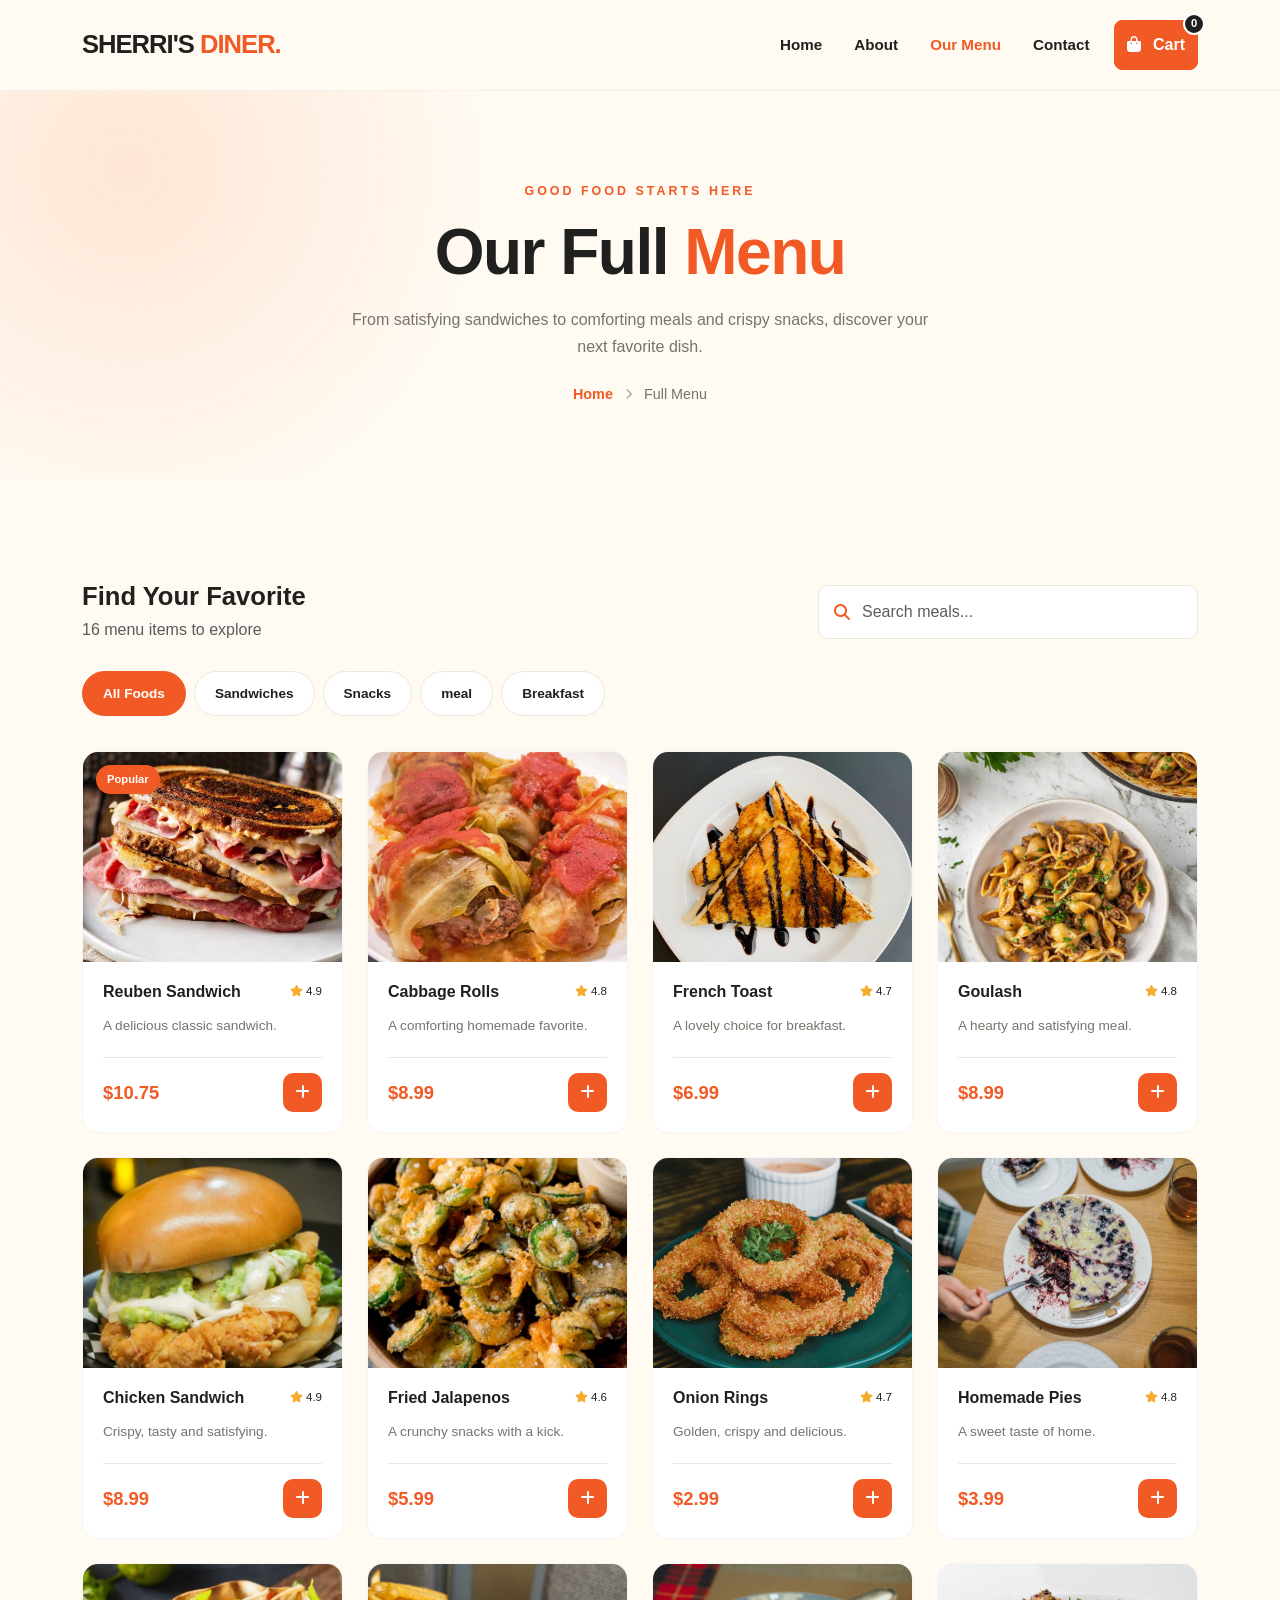
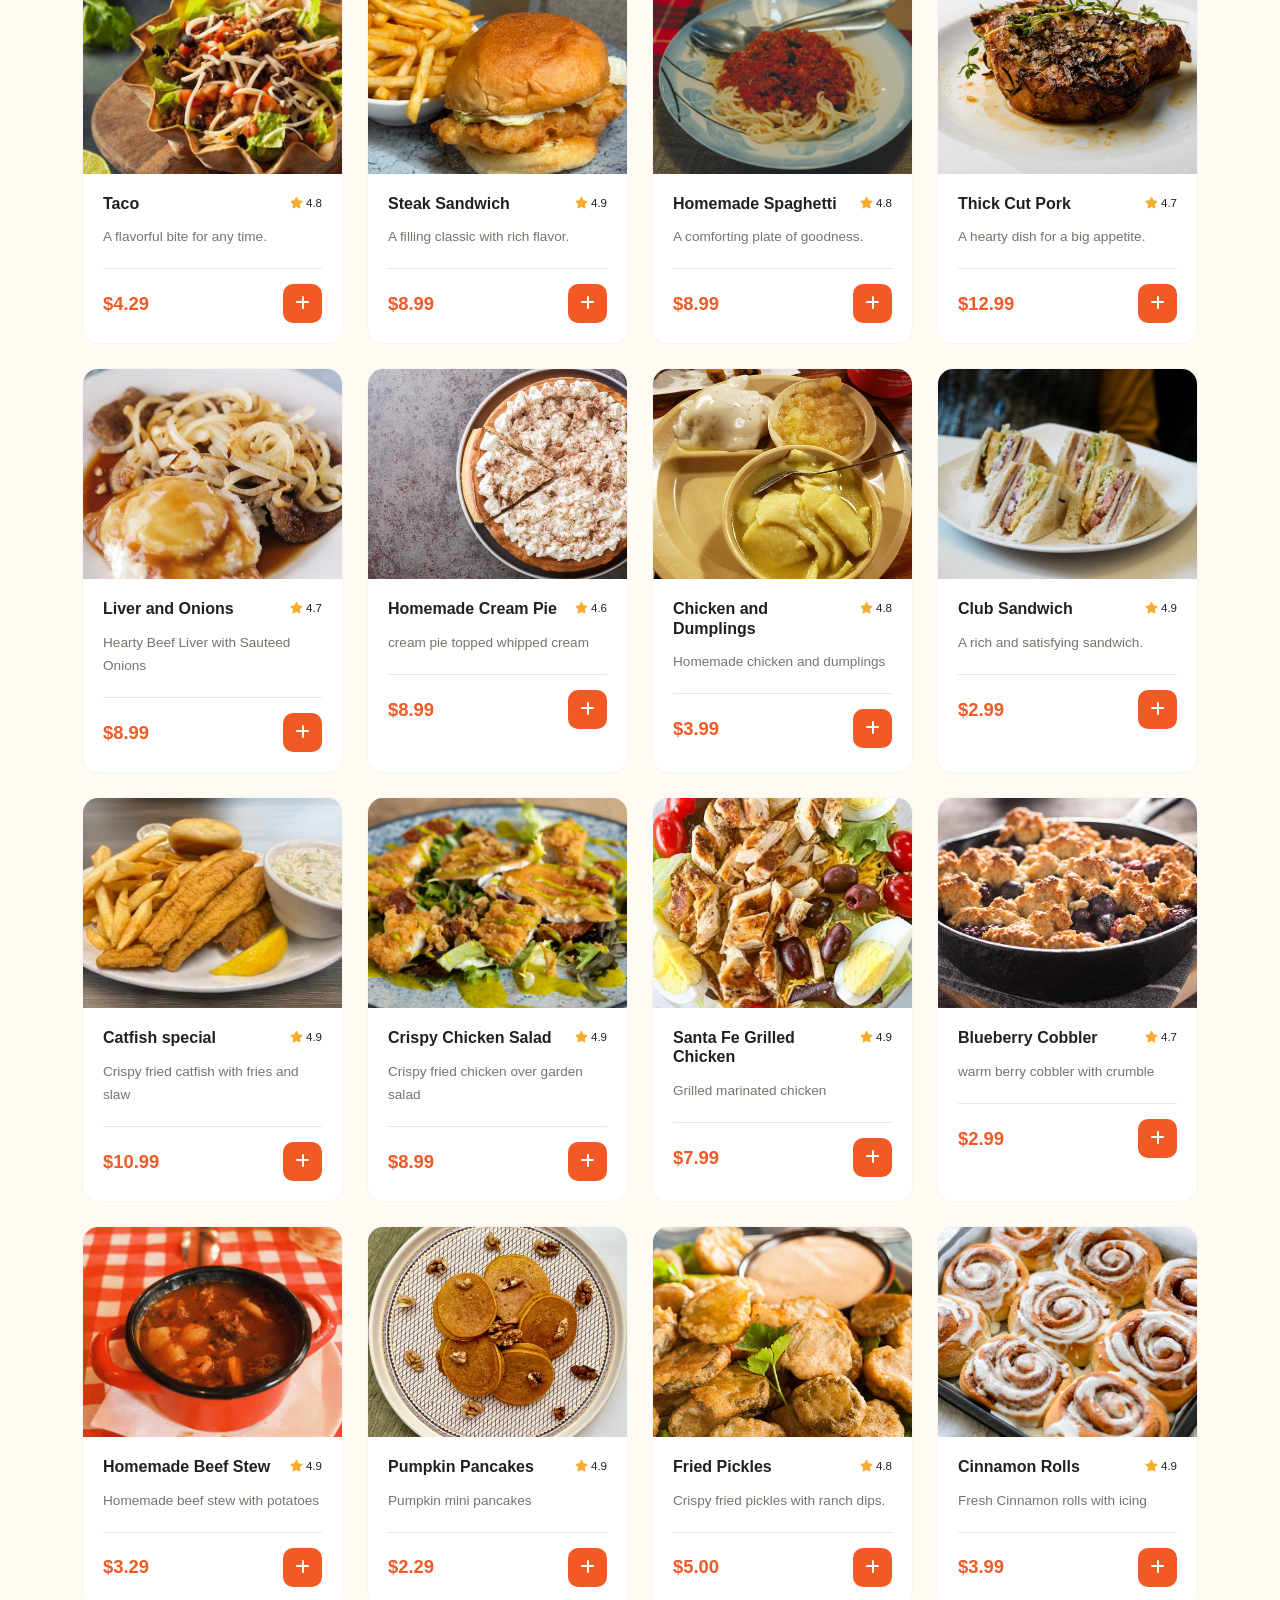
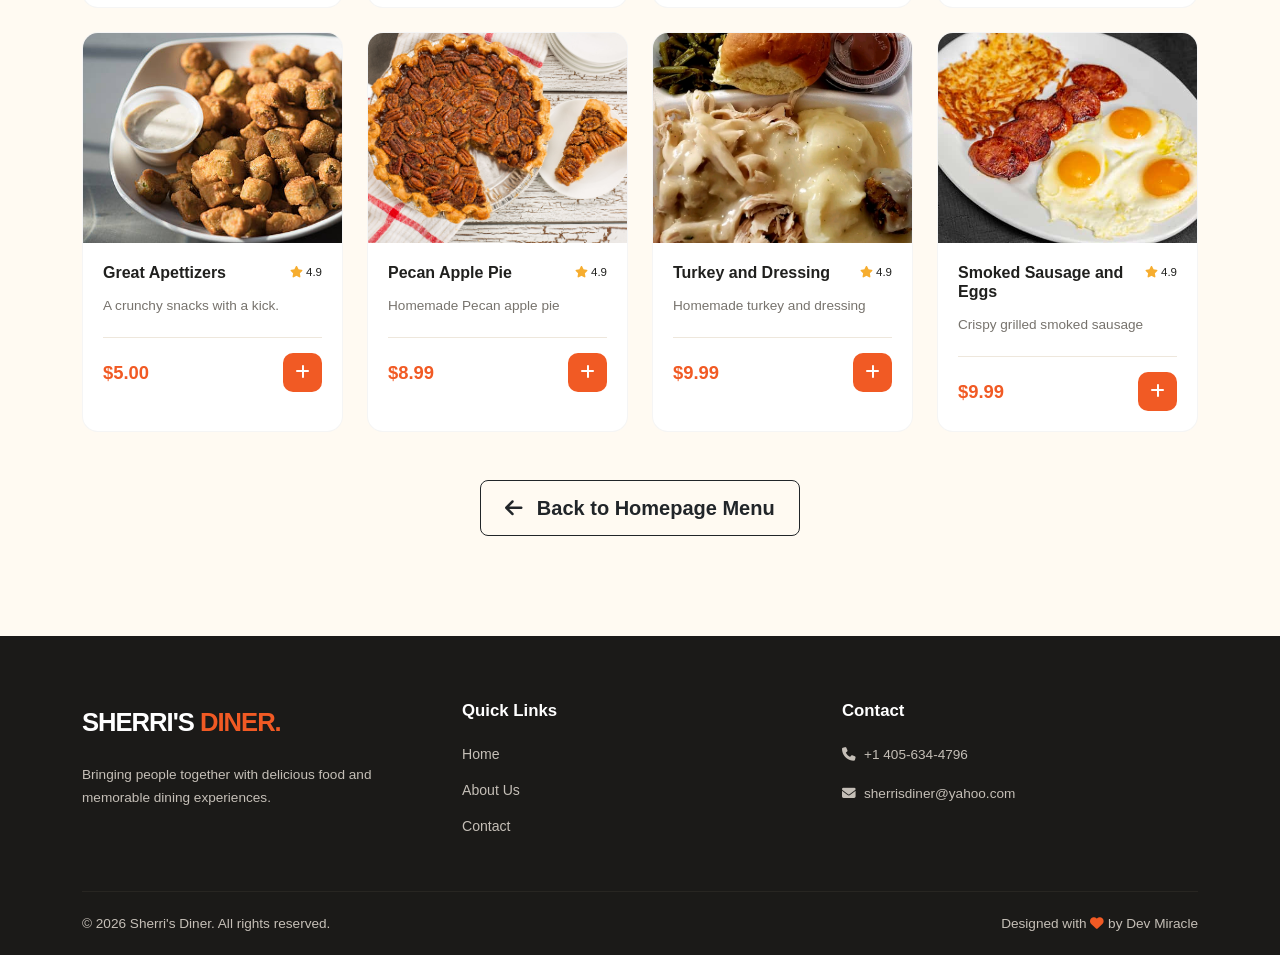
==== commit 1e46941c: "cart items" ====
--- a/view.html
+++ b/view.html
@@ -99,6 +99,7 @@
 
     <link rel="stylesheet" href="CSS/bootstrap.min.css">
     <link rel="stylesheet" href="CSS/style.css">
+    <script src="Js/bootstrap.bundle.min.js"></script>
 
     <link rel="stylesheet"
           href="https://cdnjs.cloudflare.com/ajax/libs/font-awesome/6.7.2/css/all.min.css">
@@ -876,200 +877,7 @@
     </div>
 </footer>
 
-<script src="Js/bootstrap.bundle.min.js"></script>
-<script>
-    
-document.addEventListener("DOMContentLoaded", () => {
-    // Footer year
-    document.getElementById("year").textContent =
-        new Date().getFullYear();
-
-    // Menu search and category filters
-    const searchInput = document.getElementById("searchInput");
-    const menuItems = [...document.querySelectorAll(".menu-item")];
-    const filterButtons = [...document.querySelectorAll(".filter-btn")];
-    const noResults = document.getElementById("noResults");
-    const resultCount = document.getElementById("resultCount");
-
-    let activeCategory = "all";
-
-    function filterMenu() {
-        const query = searchInput.value.trim().toLowerCase();
-        let visibleCount = 0;
-
-        menuItems.forEach(item => {
-            const name = item.dataset.name.toLowerCase();
-            const category = item.dataset.category;
-
-            const matchesSearch = name.includes(query);
-            const matchesCategory =
-                activeCategory === "all" ||
-                category === activeCategory;
-
-            const visible = matchesSearch && matchesCategory;
-
-            item.classList.toggle("d-none", !visible);
-
-            if (visible) visibleCount++;
-        });
-
-        resultCount.textContent = visibleCount;
-        noResults.classList.toggle("d-none", visibleCount !== 0);
-    }
-
-    searchInput.addEventListener("input", filterMenu);
-
-    filterButtons.forEach(button => {
-        button.addEventListener("click", () => {
-            filterButtons.forEach(btn =>
-                btn.classList.remove("active")
-            );
-
-            button.classList.add("active");
-            activeCategory = button.dataset.filter;
-
-            filterMenu();
-        });
-    });
-
-    // Shopping cart
-    const cart = new Map();
-
-    const cartCount = document.getElementById("cartCount");
-    const cartButton = document.getElementById("cartButton");
-    const cartItems = document.getElementById("cartItems");
-    const cartTotal = document.getElementById("cartTotal");
-
-    const modal = bootstrap.Modal.getOrCreateInstance(
-        document.getElementById("cartModal")
-    );
-
-    function updateCart() {
-        let quantityTotal = 0;
-        let priceTotal = 0;
-
-        cartItems.replaceChildren();
-
-        if (cart.size === 0) {
-            const message = document.createElement("p");
-            message.className = "text-center text-muted py-3";
-            message.textContent = "Your cart is empty.";
-            cartItems.appendChild(message);
-        }
-
-        cart.forEach((item, name) => {
-            quantityTotal += item.quantity;
-            priceTotal += item.price * item.quantity;
-
-            const row = document.createElement("div");
-            row.className = "cart-row";
-
-            const details = document.createElement("div");
-            const title = document.createElement("strong");
-            const price = document.createElement("small");
-
-            title.textContent = name;
-            price.textContent =
-                `$${(item.price * item.quantity).toFixed(2)}`;
-
-            details.append(title, price);
-
-            const controls = document.createElement("div");
-            controls.className = "cart-quantity";
-
-            const minus = document.createElement("button");
-            minus.type = "button";
-            minus.textContent = "−";
-            minus.setAttribute("aria-label", `Remove one ${name}`);
-
-            const number = document.createElement("span");
-            number.textContent = item.quantity;
-
-            const plus = document.createElement("button");
-            plus.type = "button";
-            plus.textContent = "+";
-            plus.setAttribute("aria-label", `Add one ${name}`);
-
-            minus.addEventListener("click", () => {
-                changeQuantity(name, -1);
-            });
-
-            plus.addEventListener("click", () => {
-                changeQuantity(name, 1);
-            });
-
-            controls.append(minus, number, plus);
-            row.append(details, controls);
-            cartItems.appendChild(row);
-        });
-
-        cartCount.textContent = quantityTotal;
-        cartTotal.textContent = `$${priceTotal.toFixed(2)}`;
-    }
-
-    function changeQuantity(name, amount) {
-        const item = cart.get(name);
-
-        if (!item) return;
-
-        item.quantity += amount;
-
-        if (item.quantity <= 0) {
-            cart.delete(name);
-        }
-
-        updateCart();
-    }
-
-    document.querySelectorAll(".add-cart").forEach(button => {
-        button.addEventListener("click", () => {
-            const name = button.dataset.name;
-            const price = Number(button.dataset.price);
-
-            if (!name || !Number.isFinite(price) || price < 0) {
-                return;
-            }
-
-            if (cart.has(name)) {
-                cart.get(name).quantity++;
-            } else {
-                cart.set(name, { price, quantity: 1 });
-            }
-
-            updateCart();
-
-            const originalHTML = button.innerHTML;
-            button.innerHTML = '<i class="fa-solid fa-check"></i>';
-
-            setTimeout(() => {
-                button.innerHTML = originalHTML;
-            }, 700);
-        });
-    });
-
-    cartButton.addEventListener("click", () => {
-        updateCart();
-        modal.show();
-    });
-
-    document.getElementById("checkoutButton")
-        .addEventListener("click", () => {
-            if (cart.size === 0) {
-                alert("Please add a meal to your cart first.");
-                return;
-            }
-
-            alert(
-                "This is a demo checkout. Connect a backend to " +
-                "process real orders and payments."
-            );
-        });
-
-    updateCart();
-    filterMenu();
-});
-
-</script>
+<script src="Js/script.js"></script>
 
 </body>
 </html>
--- a/CSS/style.css
+++ b/CSS/style.css
@@ -15,6 +15,51 @@
 
 * {
     box-sizing: border-box;
+}
+
+/* Professional Cart Button */
+.cart-btn {
+    display: inline-flex;
+    align-items: center;
+    justify-content: center;
+    gap: 8px;
+    background: #f47721;
+    color: #fff;
+    border: none;
+    padding: 9px 17px;
+    border-radius: 6px;
+    font-size: 14px;
+    font-weight: 600;
+    cursor: pointer;
+    transition: all 0.3s ease;
+}
+
+.cart-btn i {
+    font-size: 15px;
+}
+
+.cart-btn:hover {
+    background: #d95f12;
+    color: #fff;
+}
+
+/* Cart Quantity */
+.cart-count {
+    position: absolute;
+    top: -8px;
+    right: -8px;
+    min-width: 19px;
+    height: 19px;
+    padding: 0 5px;
+    display: flex;
+    align-items: center;
+    justify-content: center;
+    background: #29231f;
+    color: #fff;
+    border: 2px solid #fff;
+    border-radius: 50px;
+    font-size: 10px;
+    font-weight: 700;
 }
 
 html {
